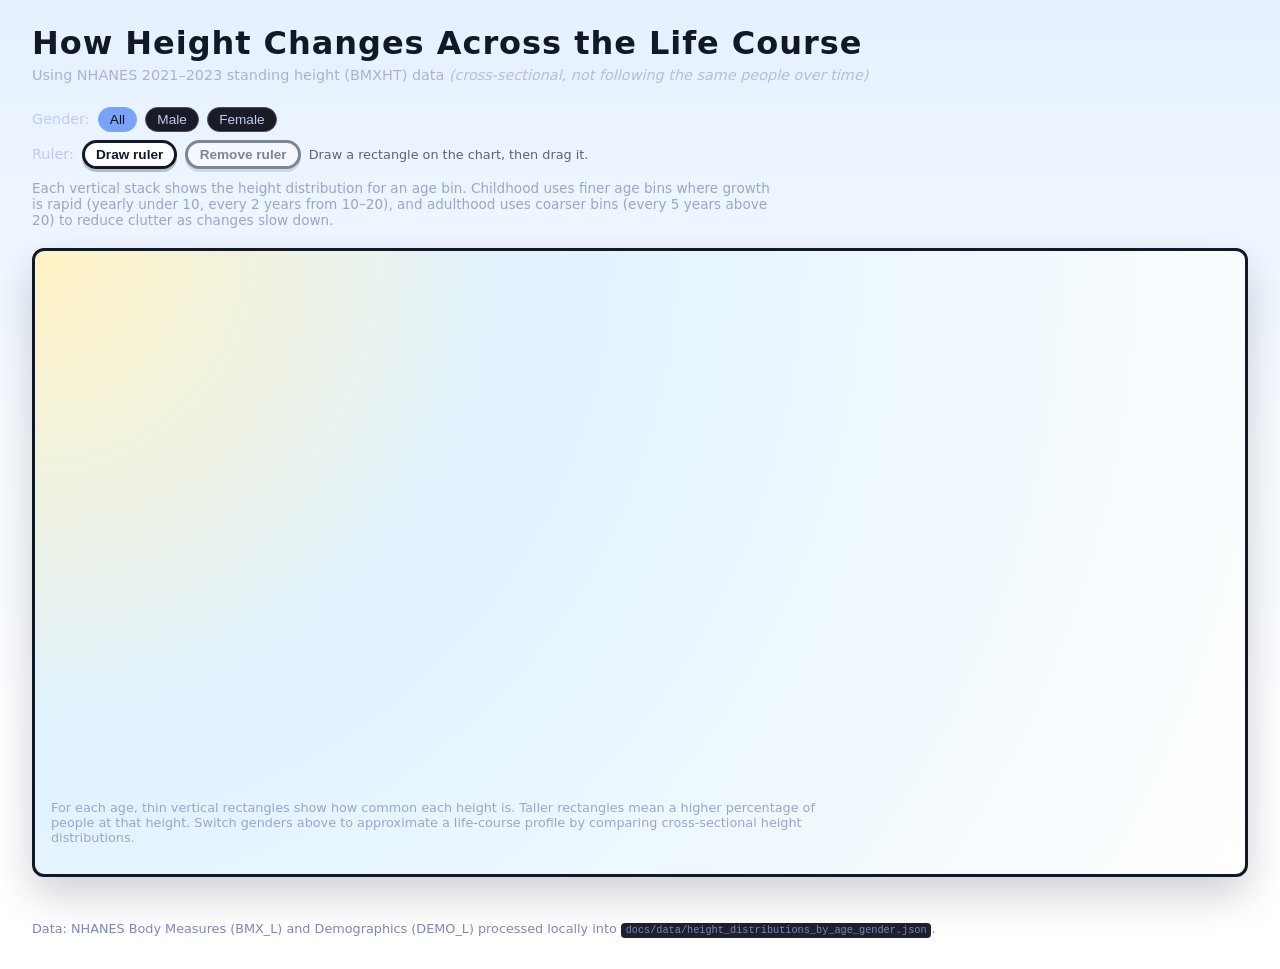
==== docs/index.html @ bff8cce3 "all data processed, gender diff, stack, ruler implemented" ====
<!DOCTYPE html>
<html lang="en">
<head>
  <meta charset="UTF-8" />
  <title>Height Across the Life Course</title>
  <link rel="stylesheet" href="style.css" />
  <script src="https://d3js.org/d3.v7.min.js"></script>
</head>
<body>
  <header>
    <h1>How Height Changes Across the Life Course</h1>
    <p class="subtitle">
      Using NHANES 2021–2023 standing height (BMXHT) data
      <span class="note">(cross-sectional, not following the same people over time)</span>
    </p>
  </header>

  <main>
    <section id="controls">
      <div class="control-group">
        <span class="control-label">Gender:</span>
        <button class="gender-toggle active" data-gender="All">All</button>
        <button class="gender-toggle" data-gender="Male">Male</button>
        <button class="gender-toggle" data-gender="Female">Female</button>
      </div>
      <div class="control-group">
        <span class="control-label">Ruler:</span>
        <button id="ruler-draw" class="tool-toggle" type="button">Draw ruler</button>
        <button id="ruler-remove" class="tool-toggle" type="button" disabled>Remove ruler</button>
        <span class="hint">Draw a rectangle on the chart, then drag it.</span>
      </div>
      <p class="explanation">
        Each vertical stack shows the height distribution for an age bin.
        Childhood uses finer age bins where growth is rapid (yearly under 10, every 2 years from 10–20),
        and adulthood uses coarser bins (every 5 years above 20) to reduce clutter as changes slow down.
      </p>
    </section>

    <section id="chart-container">
      <svg id="height-chart"></svg>
      <div id="chart-caption">
        <p>
          For each age, thin vertical rectangles show how common each height is.
          Taller rectangles mean a higher percentage of people at that height.
          Switch genders above to approximate a life-course profile
          by comparing cross-sectional height distributions.
        </p>
      </div>
    </section>
  </main>

  <footer>
    <p>
      Data: NHANES Body Measures (BMX_L) and Demographics (DEMO_L)
      processed locally into <code>docs/data/height_distributions_by_age_gender.json</code>.
    </p>
  </footer>

  <script src="main.js"></script>
</body>
</html>
---- docs/style.css ----
* {
  box-sizing: border-box;
}

body {
  margin: 0;
  font-family: ui-rounded, "Arial Rounded MT Bold", system-ui, -apple-system, BlinkMacSystemFont, "Segoe UI", sans-serif;
  background: linear-gradient(180deg, #e5f0ff 0%, #f7fbff 45%, #ffffff 100%);
  color: #111827;
}

header {
  padding: 1.5rem 2rem 0.75rem;
}

h1 {
  margin: 0 0 0.3rem;
  font-weight: 650;
  letter-spacing: 0.03em;
}

.subtitle {
  margin: 0;
  color: #a9b1d6;
  font-size: 0.9rem;
}

.subtitle .note {
  font-style: italic;
  opacity: 0.8;
}

main {
  padding: 0 2rem 2rem;
}

#controls {
  display: flex;
  flex-direction: column;
  gap: 0.5rem;
  margin-top: 0.75rem;
}

.control-group {
  display: flex;
  align-items: center;
  gap: 0.5rem;
}

.control-label {
  font-size: 0.9rem;
  color: #c0caf5;
}

.hint {
  font-size: 0.8rem;
  color: #111827;
  opacity: 0.65;
}

.gender-toggle {
  border: 1px solid #444b6a;
  background: #1a1b26;
  color: #c0caf5;
  padding: 0.25rem 0.7rem;
  border-radius: 999px;
  cursor: pointer;
  font-size: 0.85rem;
  transition: background 0.15s ease, color 0.15s ease, border-color 0.15s ease;
}

.gender-toggle.active {
  background: #7aa2f7;
  border-color: #7aa2f7;
  color: #0b1020;
}

.gender-toggle:hover:not(.active) {
  border-color: #7aa2f7;
}

.tool-toggle {
  border: 3px solid #111827;
  background: #ffffff;
  color: #111827;
  padding: 0.25rem 0.7rem;
  border-radius: 999px;
  cursor: pointer;
  font-size: 0.85rem;
  font-weight: 800;
  box-shadow: 0 3px 0 rgba(17, 24, 39, 0.25);
}

.tool-toggle:disabled {
  opacity: 0.5;
  cursor: not-allowed;
}

.tool-toggle.active {
  background: #ffca3a;
}

.ruler-rect {
  fill: rgba(255, 202, 58, 0.25);
  stroke: #111827;
  stroke-width: 3px;
  rx: 10px;
  ry: 10px;
}

.ruler-label-bg {
  fill: rgba(255, 255, 255, 0.95);
  stroke: #111827;
  stroke-width: 2px;
  rx: 8px;
  ry: 8px;
}

.ruler-label {
  font-size: 12px;
  font-weight: 900;
  fill: #111827;
}

.ruler-close {
  cursor: pointer;
}

.ruler-close circle {
  fill: #ff595e;
  stroke: #111827;
  stroke-width: 2px;
}

.ruler-close text {
  font-size: 12px;
  font-weight: 900;
  fill: #111827;
  dominant-baseline: middle;
  text-anchor: middle;
}

.explanation {
  max-width: 750px;
  font-size: 0.85rem;
  color: #9aa5ce;
  margin: 0.2rem 0 0.5rem;
}

#chart-container {
  margin-top: 0.75rem;
  background: radial-gradient(circle at top left, #fff3c4 0, #e0f2fe 35%, #ffffff 100%);
  border-radius: 12px;
  padding: 0.75rem 1rem 1rem;
  box-shadow: 0 18px 40px rgba(2, 6, 23, 0.18);
  border: 3px solid #111827;
}

#height-chart {
  width: 100%;
  height: 520px;
}

#chart-caption {
  margin-top: 0.5rem;
  font-size: 0.8rem;
  color: #9aa5ce;
  max-width: 800px;
}

footer {
  padding: 0 2rem 1.25rem;
  font-size: 0.8rem;
  color: #7e88b5;
}

code {
  background: #1e2030;
  padding: 0.08rem 0.3rem;
  border-radius: 4px;
  font-size: 0.8em;
}

.axis path,
.axis line {
  stroke: #111827;
  stroke-width: 2px;
}

.axis text {
  fill: #111827;
  font-size: 0.8rem;
  font-weight: 700;
}

.y-axis text {
  fill: #111827;
  opacity: 0.75;
}

.rect-cell {
  shape-rendering: crispEdges;
  stroke: #111827;
  stroke-width: 1.25px;
  rx: 3px;
  ry: 3px;
}

.rect-cell:hover {
  filter: drop-shadow(0 6px 0 rgba(17, 24, 39, 0.25));
  stroke-width: 2px;
}

.tooltip {
  position: absolute;
  pointer-events: none;
  background: rgba(255, 255, 255, 0.98);
  color: #111827;
  padding: 0.35rem 0.55rem;
  border-radius: 6px;
  font-size: 0.75rem;
  border: 2px solid #111827;
  box-shadow: 0 12px 30px rgba(2, 6, 23, 0.18);
}
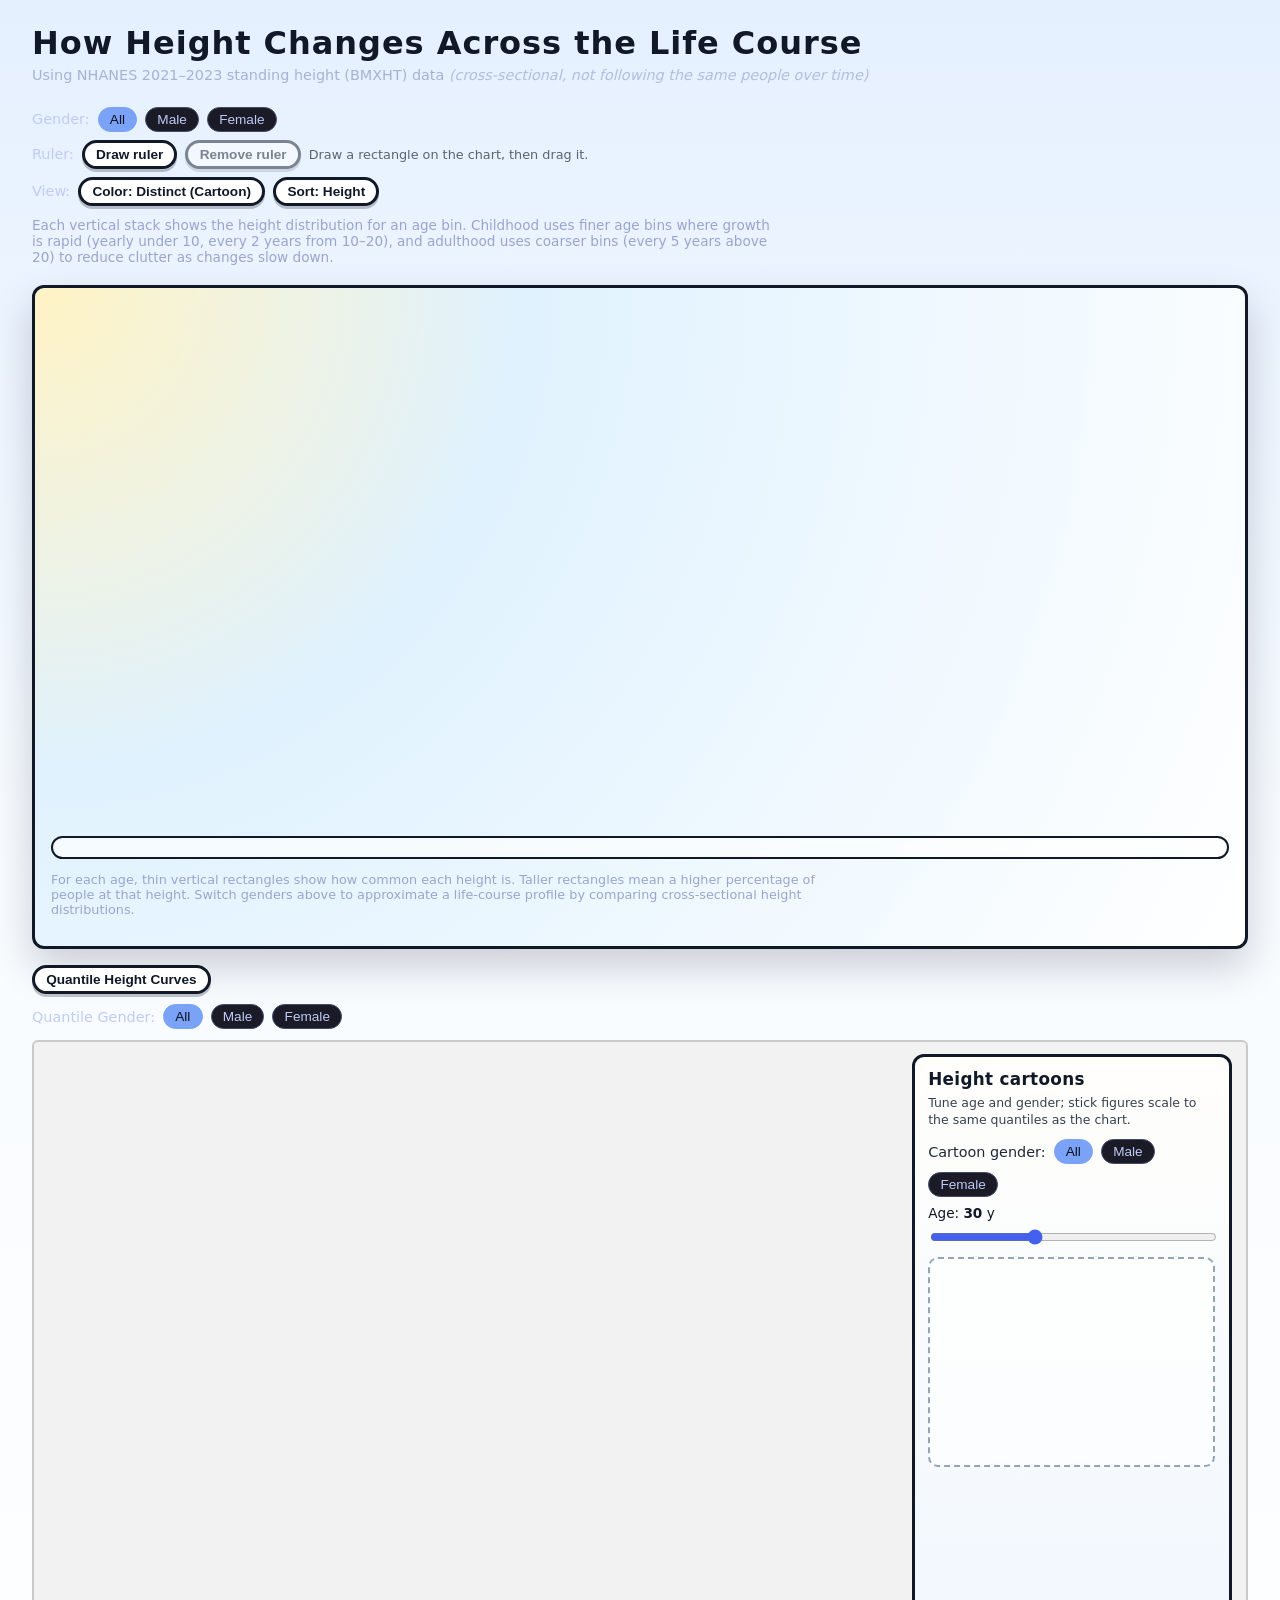
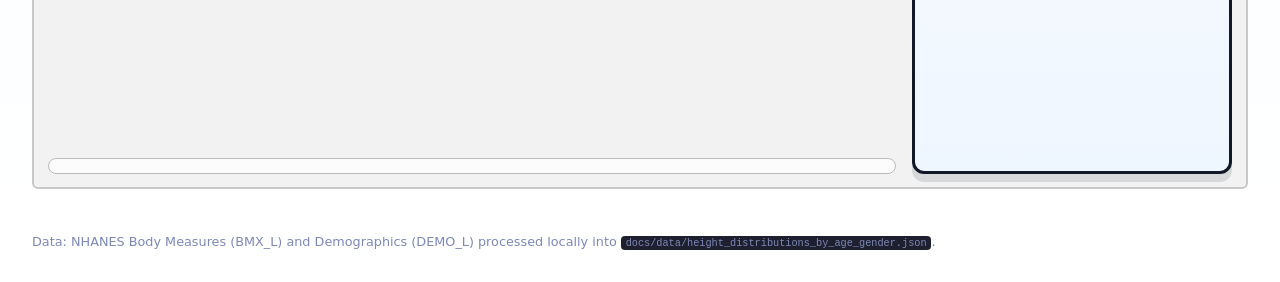
==== commit 66354c9f: "added side bar with height" ====
--- a/docs/index.html
+++ b/docs/index.html
@@ -1,61 +1,101 @@
-<!DOCTYPE html>
-<html lang="en">
-<head>
-  <meta charset="UTF-8" />
-  <title>Height Across the Life Course</title>
-  <link rel="stylesheet" href="style.css" />
-  <script src="https://d3js.org/d3.v7.min.js"></script>
-</head>
-<body>
-  <header>
-    <h1>How Height Changes Across the Life Course</h1>
-    <p class="subtitle">
-      Using NHANES 2021–2023 standing height (BMXHT) data
-      <span class="note">(cross-sectional, not following the same people over time)</span>
-    </p>
-  </header>
-
-  <main>
-    <section id="controls">
-      <div class="control-group">
-        <span class="control-label">Gender:</span>
-        <button class="gender-toggle active" data-gender="All">All</button>
-        <button class="gender-toggle" data-gender="Male">Male</button>
-        <button class="gender-toggle" data-gender="Female">Female</button>
-      </div>
-      <div class="control-group">
-        <span class="control-label">Ruler:</span>
-        <button id="ruler-draw" class="tool-toggle" type="button">Draw ruler</button>
-        <button id="ruler-remove" class="tool-toggle" type="button" disabled>Remove ruler</button>
-        <span class="hint">Draw a rectangle on the chart, then drag it.</span>
-      </div>
-      <p class="explanation">
-        Each vertical stack shows the height distribution for an age bin.
-        Childhood uses finer age bins where growth is rapid (yearly under 10, every 2 years from 10–20),
-        and adulthood uses coarser bins (every 5 years above 20) to reduce clutter as changes slow down.
-      </p>
-    </section>
-
-    <section id="chart-container">
-      <svg id="height-chart"></svg>
-      <div id="chart-caption">
-        <p>
-          For each age, thin vertical rectangles show how common each height is.
-          Taller rectangles mean a higher percentage of people at that height.
-          Switch genders above to approximate a life-course profile
-          by comparing cross-sectional height distributions.
-        </p>
-      </div>
-    </section>
-  </main>
-
-  <footer>
-    <p>
-      Data: NHANES Body Measures (BMX_L) and Demographics (DEMO_L)
-      processed locally into <code>docs/data/height_distributions_by_age_gender.json</code>.
-    </p>
-  </footer>
-
-  <script src="main.js"></script>
-</body>
-</html>
+<!DOCTYPE html>
+<html lang="en">
+<head>
+  <meta charset="UTF-8" />
+  <title>Height Across the Life Course</title>
+  <link rel="stylesheet" href="style.css" />
+  <script src="https://d3js.org/d3.v7.min.js"></script>
+</head>
+<body>
+  <header>
+    <h1>How Height Changes Across the Life Course</h1>
+    <p class="subtitle">
+      Using NHANES 2021–2023 standing height (BMXHT) data
+      <span class="note">(cross-sectional, not following the same people over time)</span>
+    </p>
+  </header>
+  <main>
+    <section id="controls">
+      <div class="control-group">
+        <span class="control-label">Gender:</span>
+        <button class="gender-toggle active" data-gender="All">All</button>
+        <button class="gender-toggle" data-gender="Male">Male</button>
+        <button class="gender-toggle" data-gender="Female">Female</button>
+      </div>
+      <div class="control-group">
+        <span class="control-label">Ruler:</span>
+        <button id="ruler-draw" class="tool-toggle" type="button">Draw ruler</button>
+        <button id="ruler-remove" class="tool-toggle" type="button" disabled>Remove ruler</button>
+        <span class="hint">Draw a rectangle on the chart, then drag it.</span>
+      </div>
+      <div class="control-group">
+        <span class="control-label">View:</span>
+        <button id="color-mode-toggle" class="tool-toggle" type="button">Color: Distinct (Cartoon)</button>
+        <button id="sort-mode-toggle" class="tool-toggle" type="button">Sort: Height</button>
+      </div>
+      <p class="explanation">
+        Each vertical stack shows the height distribution for an age bin.
+        Childhood uses finer age bins where growth is rapid (yearly under 10, every 2 years from 10–20),
+        and adulthood uses coarser bins (every 5 years above 20) to reduce clutter as changes slow down.
+      </p>
+    </section>
+
+    <section id="chart-container">
+      <svg id="height-chart"></svg>
+      <div id="height-legend" aria-label="Height color legend"></div>
+      <div id="chart-caption">
+        <p>
+          For each age, thin vertical rectangles show how common each height is.
+          Taller rectangles mean a higher percentage of people at that height.
+          Switch genders above to approximate a life-course profile
+          by comparing cross-sectional height distributions.
+        </p>
+      </div>
+    </section>
+
+    <section id="quantile-section">
+      <button id="quantile-view-button" class="tool-toggle" type="button">Quantile Height Curves</button>
+      <div class="control-group" id="quantile-controls">
+        <span class="control-label">Quantile Gender:</span>
+        <button class="gender-toggle quantile-gender-toggle active" data-quantile-gender="All">All</button>
+        <button class="gender-toggle quantile-gender-toggle" data-quantile-gender="Male">Male</button>
+        <button class="gender-toggle quantile-gender-toggle" data-quantile-gender="Female">Female</button>
+      </div>
+      <div id="quantile-chart-card">
+        <div id="quantile-layout">
+          <div id="quantile-chart-column">
+            <svg id="quantile-chart"></svg>
+            <svg id="quantile-context-chart"></svg>
+            <div id="quantile-chart-legend" class="quantile-legend-html" aria-label="Quantile line colors"></div>
+          </div>
+          <aside id="quantile-sidebar" aria-label="Cartoon height preview">
+            <h2 class="quantile-sidebar-title">Height cartoons</h2>
+            <p class="quantile-sidebar-hint">Tune age and gender; stick figures scale to the same quantiles as the chart.</p>
+            <div class="control-group cartoon-controls">
+              <span class="control-label cartoon-label">Cartoon gender:</span>
+              <button type="button" class="gender-toggle cartoon-gender-toggle active" data-cartoon-gender="All">All</button>
+              <button type="button" class="gender-toggle cartoon-gender-toggle" data-cartoon-gender="Male">Male</button>
+              <button type="button" class="gender-toggle cartoon-gender-toggle" data-cartoon-gender="Female">Female</button>
+            </div>
+            <div class="cartoon-age-row">
+              <label class="cartoon-age-label" for="cartoon-age">Age: <strong id="cartoon-age-value">30</strong> y</label>
+              <input id="cartoon-age" type="range" min="2" max="80" value="30" />
+            </div>
+            <div id="cartoon-stage" class="cartoon-stage"></div>
+            <p id="cartoon-caption" class="cartoon-caption"></p>
+          </aside>
+        </div>
+      </div>
+    </section>
+  </main>
+
+  <footer>
+    <p>
+      Data: NHANES Body Measures (BMX_L) and Demographics (DEMO_L)
+      processed locally into <code>docs/data/height_distributions_by_age_gender.json</code>.
+    </p>
+  </footer>
+
+  <script src="main.js"></script>
+</body>
+</html>
--- a/docs/style.css
+++ b/docs/style.css
@@ -1,224 +1,492 @@
-* {
-  box-sizing: border-box;
-}
-
-body {
-  margin: 0;
-  font-family: ui-rounded, "Arial Rounded MT Bold", system-ui, -apple-system, BlinkMacSystemFont, "Segoe UI", sans-serif;
-  background: linear-gradient(180deg, #e5f0ff 0%, #f7fbff 45%, #ffffff 100%);
-  color: #111827;
-}
-
-header {
-  padding: 1.5rem 2rem 0.75rem;
-}
-
-h1 {
-  margin: 0 0 0.3rem;
-  font-weight: 650;
-  letter-spacing: 0.03em;
-}
-
-.subtitle {
-  margin: 0;
-  color: #a9b1d6;
-  font-size: 0.9rem;
-}
-
-.subtitle .note {
-  font-style: italic;
-  opacity: 0.8;
-}
-
-main {
-  padding: 0 2rem 2rem;
-}
-
-#controls {
-  display: flex;
-  flex-direction: column;
-  gap: 0.5rem;
-  margin-top: 0.75rem;
-}
-
-.control-group {
-  display: flex;
-  align-items: center;
-  gap: 0.5rem;
-}
-
-.control-label {
-  font-size: 0.9rem;
-  color: #c0caf5;
-}
-
-.hint {
-  font-size: 0.8rem;
-  color: #111827;
-  opacity: 0.65;
-}
-
-.gender-toggle {
-  border: 1px solid #444b6a;
-  background: #1a1b26;
-  color: #c0caf5;
-  padding: 0.25rem 0.7rem;
-  border-radius: 999px;
-  cursor: pointer;
-  font-size: 0.85rem;
-  transition: background 0.15s ease, color 0.15s ease, border-color 0.15s ease;
-}
-
-.gender-toggle.active {
-  background: #7aa2f7;
-  border-color: #7aa2f7;
-  color: #0b1020;
-}
-
-.gender-toggle:hover:not(.active) {
-  border-color: #7aa2f7;
-}
-
-.tool-toggle {
-  border: 3px solid #111827;
-  background: #ffffff;
-  color: #111827;
-  padding: 0.25rem 0.7rem;
-  border-radius: 999px;
-  cursor: pointer;
-  font-size: 0.85rem;
-  font-weight: 800;
-  box-shadow: 0 3px 0 rgba(17, 24, 39, 0.25);
-}
-
-.tool-toggle:disabled {
-  opacity: 0.5;
-  cursor: not-allowed;
-}
-
-.tool-toggle.active {
-  background: #ffca3a;
-}
-
-.ruler-rect {
-  fill: rgba(255, 202, 58, 0.25);
-  stroke: #111827;
-  stroke-width: 3px;
-  rx: 10px;
-  ry: 10px;
-}
-
-.ruler-label-bg {
-  fill: rgba(255, 255, 255, 0.95);
-  stroke: #111827;
-  stroke-width: 2px;
-  rx: 8px;
-  ry: 8px;
-}
-
-.ruler-label {
-  font-size: 12px;
-  font-weight: 900;
-  fill: #111827;
-}
-
-.ruler-close {
-  cursor: pointer;
-}
-
-.ruler-close circle {
-  fill: #ff595e;
-  stroke: #111827;
-  stroke-width: 2px;
-}
-
-.ruler-close text {
-  font-size: 12px;
-  font-weight: 900;
-  fill: #111827;
-  dominant-baseline: middle;
-  text-anchor: middle;
-}
-
-.explanation {
-  max-width: 750px;
-  font-size: 0.85rem;
-  color: #9aa5ce;
-  margin: 0.2rem 0 0.5rem;
-}
-
-#chart-container {
-  margin-top: 0.75rem;
-  background: radial-gradient(circle at top left, #fff3c4 0, #e0f2fe 35%, #ffffff 100%);
-  border-radius: 12px;
-  padding: 0.75rem 1rem 1rem;
-  box-shadow: 0 18px 40px rgba(2, 6, 23, 0.18);
-  border: 3px solid #111827;
-}
-
-#height-chart {
-  width: 100%;
-  height: 520px;
-}
-
-#chart-caption {
-  margin-top: 0.5rem;
-  font-size: 0.8rem;
-  color: #9aa5ce;
-  max-width: 800px;
-}
-
-footer {
-  padding: 0 2rem 1.25rem;
-  font-size: 0.8rem;
-  color: #7e88b5;
-}
-
-code {
-  background: #1e2030;
-  padding: 0.08rem 0.3rem;
-  border-radius: 4px;
-  font-size: 0.8em;
-}
-
-.axis path,
-.axis line {
-  stroke: #111827;
-  stroke-width: 2px;
-}
-
-.axis text {
-  fill: #111827;
-  font-size: 0.8rem;
-  font-weight: 700;
-}
-
-.y-axis text {
-  fill: #111827;
-  opacity: 0.75;
-}
-
-.rect-cell {
-  shape-rendering: crispEdges;
-  stroke: #111827;
-  stroke-width: 1.25px;
-  rx: 3px;
-  ry: 3px;
-}
-
-.rect-cell:hover {
-  filter: drop-shadow(0 6px 0 rgba(17, 24, 39, 0.25));
-  stroke-width: 2px;
-}
-
-.tooltip {
-  position: absolute;
-  pointer-events: none;
-  background: rgba(255, 255, 255, 0.98);
-  color: #111827;
-  padding: 0.35rem 0.55rem;
-  border-radius: 6px;
-  font-size: 0.75rem;
-  border: 2px solid #111827;
-  box-shadow: 0 12px 30px rgba(2, 6, 23, 0.18);
-}
+* {
+  box-sizing: border-box;
+}
+
+body {
+  margin: 0;
+  font-family: ui-rounded, "Arial Rounded MT Bold", system-ui, -apple-system, BlinkMacSystemFont, "Segoe UI", sans-serif;
+  background: linear-gradient(180deg, #e5f0ff 0%, #f7fbff 45%, #ffffff 100%);
+  color: #111827;
+}
+
+header {
+  padding: 1.5rem 2rem 0.75rem;
+}
+
+h1 {
+  margin: 0 0 0.3rem;
+  font-weight: 650;
+  letter-spacing: 0.03em;
+}
+
+.subtitle {
+  margin: 0;
+  color: #a9b1d6;
+  font-size: 0.9rem;
+}
+
+.subtitle .note {
+  font-style: italic;
+  opacity: 0.8;
+}
+
+main {
+  padding: 0 2rem 2rem;
+}
+
+#controls {
+  display: flex;
+  flex-direction: column;
+  gap: 0.5rem;
+  margin-top: 0.75rem;
+}
+
+.control-group {
+  display: flex;
+  align-items: center;
+  gap: 0.5rem;
+}
+
+.control-label {
+  font-size: 0.9rem;
+  color: #c0caf5;
+}
+
+.hint {
+  font-size: 0.8rem;
+  color: #111827;
+  opacity: 0.65;
+}
+
+.gender-toggle {
+  border: 1px solid #444b6a;
+  background: #1a1b26;
+  color: #c0caf5;
+  padding: 0.25rem 0.7rem;
+  border-radius: 999px;
+  cursor: pointer;
+  font-size: 0.85rem;
+  transition: background 0.15s ease, color 0.15s ease, border-color 0.15s ease;
+}
+
+.gender-toggle.active {
+  background: #7aa2f7;
+  border-color: #7aa2f7;
+  color: #0b1020;
+}
+
+.gender-toggle:hover:not(.active) {
+  border-color: #7aa2f7;
+}
+
+.tool-toggle {
+  border: 3px solid #111827;
+  background: #ffffff;
+  color: #111827;
+  padding: 0.25rem 0.7rem;
+  border-radius: 999px;
+  cursor: pointer;
+  font-size: 0.85rem;
+  font-weight: 800;
+  box-shadow: 0 3px 0 rgba(17, 24, 39, 0.25);
+}
+
+.tool-toggle:disabled {
+  opacity: 0.5;
+  cursor: not-allowed;
+}
+
+.tool-toggle.active {
+  background: #ffca3a;
+}
+
+.ruler-rect {
+  fill: rgba(255, 202, 58, 0.25);
+  stroke: #111827;
+  stroke-width: 3px;
+  rx: 10px;
+  ry: 10px;
+}
+
+.ruler-label-bg {
+  fill: rgba(255, 255, 255, 0.95);
+  stroke: #111827;
+  stroke-width: 2px;
+  rx: 8px;
+  ry: 8px;
+}
+
+.ruler-label {
+  font-size: 12px;
+  font-weight: 900;
+  fill: #111827;
+}
+
+.ruler-close {
+  cursor: pointer;
+}
+
+.ruler-close circle {
+  fill: #ff595e;
+  stroke: #111827;
+  stroke-width: 2px;
+}
+
+.ruler-close text {
+  font-size: 12px;
+  font-weight: 900;
+  fill: #111827;
+  dominant-baseline: middle;
+  text-anchor: middle;
+}
+
+.explanation {
+  max-width: 750px;
+  font-size: 0.85rem;
+  color: #9aa5ce;
+  margin: 0.2rem 0 0.5rem;
+}
+
+#chart-container {
+  margin-top: 0.75rem;
+  background: radial-gradient(circle at top left, #fff3c4 0, #e0f2fe 35%, #ffffff 100%);
+  border-radius: 12px;
+  padding: 0.75rem 1rem 1rem;
+  box-shadow: 0 18px 40px rgba(2, 6, 23, 0.18);
+  border: 3px solid #111827;
+}
+
+#quantile-section {
+  margin-top: 1rem;
+  display: flex;
+  flex-direction: column;
+  gap: 0.65rem;
+}
+
+#quantile-view-button {
+  width: fit-content;
+}
+
+#quantile-chart-card {
+  background: #f2f2f2;
+  border: 2px solid #c9c9c9;
+  border-radius: 6px;
+  padding: 0.8rem 0.9rem;
+}
+
+#quantile-layout {
+  display: flex;
+  flex-direction: row;
+  align-items: stretch;
+  gap: 1rem;
+}
+
+#quantile-chart-column {
+  flex: 1 1 58%;
+  min-width: 0;
+  display: flex;
+  flex-direction: column;
+}
+
+#quantile-sidebar {
+  flex: 0 0 min(320px, 38%);
+  max-width: 380px;
+  background: linear-gradient(180deg, #fffefb 0%, #eef6ff 100%);
+  border: 3px solid #111827;
+  border-radius: 12px;
+  padding: 0.75rem 0.85rem 1rem;
+  box-shadow: 0 8px 0 rgba(17, 24, 39, 0.12);
+}
+
+.quantile-sidebar-title {
+  margin: 0 0 0.35rem;
+  font-size: 1.05rem;
+  font-weight: 800;
+  letter-spacing: 0.02em;
+}
+
+.quantile-sidebar-hint {
+  margin: 0 0 0.65rem;
+  font-size: 0.78rem;
+  color: #374151;
+  line-height: 1.35;
+}
+
+#quantile-sidebar .control-label.cartoon-label {
+  color: #1f2937;
+}
+
+.cartoon-controls {
+  flex-wrap: wrap;
+  margin-bottom: 0.5rem;
+}
+
+.cartoon-age-row {
+  display: flex;
+  flex-direction: column;
+  gap: 0.35rem;
+  margin-bottom: 0.65rem;
+}
+
+.cartoon-age-label {
+  font-size: 0.85rem;
+  color: #111827;
+}
+
+#cartoon-age {
+  width: 100%;
+  accent-color: #4361ee;
+  cursor: pointer;
+}
+
+.cartoon-stage {
+  display: flex;
+  flex-direction: row;
+  align-items: flex-end;
+  justify-content: center;
+  flex-wrap: wrap;
+  gap: 2px 4px;
+  min-height: 210px;
+  padding: 0.5rem 0.25rem;
+  background: rgba(255, 255, 255, 0.65);
+  border-radius: 10px;
+  border: 2px dashed #94a3b8;
+}
+
+.cartoon-stage--male .cartoon-head {
+  filter: saturate(1.15) hue-rotate(-8deg);
+}
+
+.cartoon-stage--female .cartoon-head {
+  filter: saturate(1.1) hue-rotate(12deg);
+}
+
+.cartoon-stage--all .cartoon-head {
+  filter: saturate(1.05);
+}
+
+.cartoon-figure-wrap {
+  display: flex;
+  flex-direction: column;
+  align-items: center;
+  width: calc(11% - 4px);
+  min-width: 26px;
+  max-width: 44px;
+}
+
+.cartoon-figure-label {
+  font-size: 0.58rem;
+  font-weight: 900;
+  color: #111827;
+  line-height: 1;
+  margin-bottom: 2px;
+}
+
+.cartoon-figure {
+  width: 100%;
+  display: flex;
+  align-items: flex-end;
+  justify-content: center;
+  transition: height 0.45s cubic-bezier(0.33, 1, 0.68, 1);
+}
+
+.cartoon-figure-svg {
+  width: 100%;
+  height: 100%;
+  overflow: visible;
+  animation: cartoon-sway 2.8s ease-in-out infinite;
+  animation-delay: var(--sway-delay, 0s);
+  transform-origin: 50% 100%;
+}
+
+@keyframes cartoon-sway {
+  0%,
+  100% {
+    transform: rotate(-2deg) translateY(0);
+  }
+  50% {
+    transform: rotate(2deg) translateY(-2px);
+  }
+}
+
+.cartoon-cm {
+  font-size: 0.55rem;
+  font-weight: 800;
+  color: #334155;
+  margin-top: 2px;
+}
+
+.cartoon-caption {
+  margin: 0.5rem 0 0;
+  font-size: 0.72rem;
+  color: #475569;
+  line-height: 1.4;
+}
+
+.cartoon-empty {
+  margin: 0;
+  font-size: 0.8rem;
+  color: #64748b;
+}
+
+.quantile-legend-html {
+  display: flex;
+  flex-wrap: wrap;
+  gap: 6px 10px;
+  margin-top: 0.5rem;
+  padding: 0.45rem 0.5rem;
+  background: rgba(255, 255, 255, 0.75);
+  border-radius: 8px;
+  border: 1px solid #bbb;
+  font-size: 0.72rem;
+  font-weight: 800;
+}
+
+.quantile-legend-item {
+  display: inline-flex;
+  align-items: center;
+  gap: 6px;
+  white-space: nowrap;
+}
+
+.quantile-legend-swatch {
+  width: 16px;
+  height: 8px;
+  border-radius: 2px;
+  border: 1px solid #111827;
+}
+
+@media (max-width: 960px) {
+  #quantile-layout {
+    flex-direction: column;
+  }
+
+  #quantile-sidebar {
+    flex: 1 1 auto;
+    max-width: none;
+  }
+
+  .cartoon-figure-wrap {
+    width: calc(20% - 4px);
+  }
+}
+
+#quantile-chart {
+  width: 100%;
+  height: 560px;
+}
+
+#quantile-context-chart {
+  width: 100%;
+  height: 130px;
+  margin-top: 0.35rem;
+}
+
+#height-chart {
+  width: 100%;
+  height: 520px;
+}
+
+#chart-caption {
+  margin-top: 0.5rem;
+  font-size: 0.8rem;
+  color: #9aa5ce;
+  max-width: 800px;
+}
+
+#height-legend {
+  margin-top: 0.75rem;
+  padding: 0.6rem 0.7rem;
+  border-radius: 12px;
+  border: 2px solid #111827;
+  background: rgba(255, 255, 255, 0.65);
+  display: flex;
+  flex-wrap: wrap;
+  gap: 8px 12px;
+  max-height: 160px;
+  overflow: auto;
+}
+
+.legend-item {
+  display: flex;
+  align-items: center;
+  gap: 8px;
+  font-size: 12px;
+  font-weight: 900;
+  white-space: nowrap;
+}
+
+.legend-swatch {
+  width: 18px;
+  height: 12px;
+  border: 2px solid #111827;
+  border-radius: 4px;
+}
+
+.legend-label {
+  color: #111827;
+}
+
+footer {
+  padding: 0 2rem 1.25rem;
+  font-size: 0.8rem;
+  color: #7e88b5;
+}
+
+code {
+  background: #1e2030;
+  padding: 0.08rem 0.3rem;
+  border-radius: 4px;
+  font-size: 0.8em;
+}
+
+.axis path,
+.axis line {
+  stroke: #111827;
+  stroke-width: 2px;
+}
+
+.axis text {
+  fill: #111827;
+  font-size: 0.8rem;
+  font-weight: 700;
+}
+
+.y-axis text {
+  fill: #111827;
+  opacity: 0.75;
+}
+
+.rect-cell {
+  shape-rendering: crispEdges;
+  stroke: #111827;
+  stroke-width: 1.25px;
+  rx: 3px;
+  ry: 3px;
+}
+
+.rect-cell:hover {
+  filter: drop-shadow(0 6px 0 rgba(17, 24, 39, 0.25));
+  stroke-width: 2px;
+}
+
+.tooltip {
+  position: absolute;
+  pointer-events: none;
+  background: rgba(255, 255, 255, 0.98);
+  color: #111827;
+  padding: 0.35rem 0.55rem;
+  border-radius: 6px;
+  font-size: 0.75rem;
+  border: 2px solid #111827;
+  box-shadow: 0 12px 30px rgba(2, 6, 23, 0.18);
+}
+
+.quantile-tooltip {
+  z-index: 50;
+  font-weight: 700;
+}
+
+.quantile-tooltip strong {
+  font-size: 0.85rem;
+}
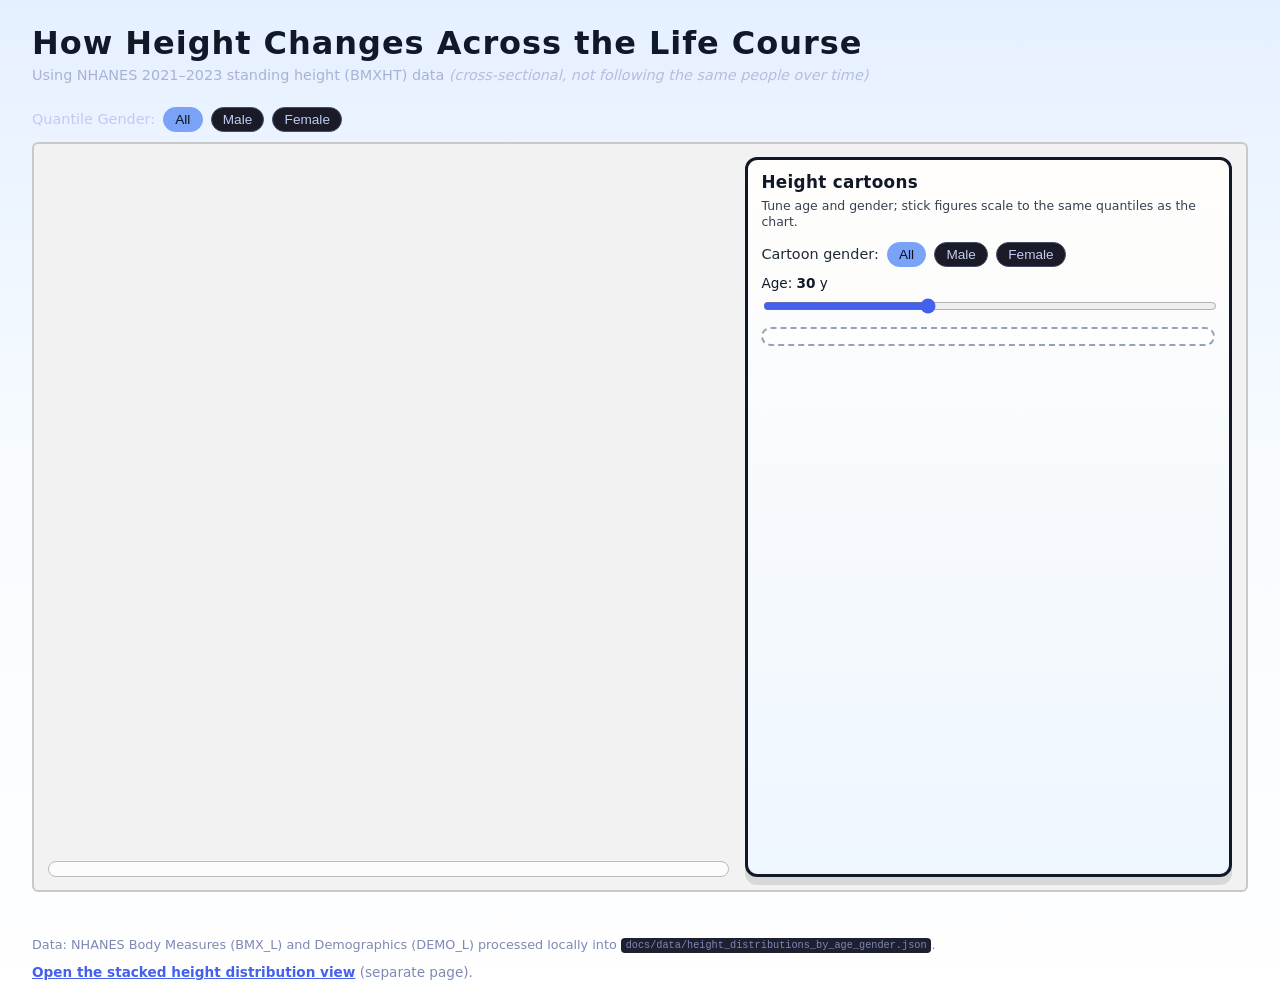
==== commit 1c79de66: "littel figure can change height" ====
--- a/docs/index.html
+++ b/docs/index.html
@@ -15,46 +15,7 @@
     </p>
   </header>
   <main>
-    <section id="controls">
-      <div class="control-group">
-        <span class="control-label">Gender:</span>
-        <button class="gender-toggle active" data-gender="All">All</button>
-        <button class="gender-toggle" data-gender="Male">Male</button>
-        <button class="gender-toggle" data-gender="Female">Female</button>
-      </div>
-      <div class="control-group">
-        <span class="control-label">Ruler:</span>
-        <button id="ruler-draw" class="tool-toggle" type="button">Draw ruler</button>
-        <button id="ruler-remove" class="tool-toggle" type="button" disabled>Remove ruler</button>
-        <span class="hint">Draw a rectangle on the chart, then drag it.</span>
-      </div>
-      <div class="control-group">
-        <span class="control-label">View:</span>
-        <button id="color-mode-toggle" class="tool-toggle" type="button">Color: Distinct (Cartoon)</button>
-        <button id="sort-mode-toggle" class="tool-toggle" type="button">Sort: Height</button>
-      </div>
-      <p class="explanation">
-        Each vertical stack shows the height distribution for an age bin.
-        Childhood uses finer age bins where growth is rapid (yearly under 10, every 2 years from 10–20),
-        and adulthood uses coarser bins (every 5 years above 20) to reduce clutter as changes slow down.
-      </p>
-    </section>
-
-    <section id="chart-container">
-      <svg id="height-chart"></svg>
-      <div id="height-legend" aria-label="Height color legend"></div>
-      <div id="chart-caption">
-        <p>
-          For each age, thin vertical rectangles show how common each height is.
-          Taller rectangles mean a higher percentage of people at that height.
-          Switch genders above to approximate a life-course profile
-          by comparing cross-sectional height distributions.
-        </p>
-      </div>
-    </section>
-
     <section id="quantile-section">
-      <button id="quantile-view-button" class="tool-toggle" type="button">Quantile Height Curves</button>
       <div class="control-group" id="quantile-controls">
         <span class="control-label">Quantile Gender:</span>
         <button class="gender-toggle quantile-gender-toggle active" data-quantile-gender="All">All</button>
@@ -94,6 +55,9 @@
       Data: NHANES Body Measures (BMX_L) and Demographics (DEMO_L)
       processed locally into <code>docs/data/height_distributions_by_age_gender.json</code>.
     </p>
+    <p class="footer-extra">
+      <a href="stack.html">Open the stacked height distribution view</a> (separate page).
+    </p>
   </footer>
 
   <script src="main.js"></script>
--- a/docs/style.css
+++ b/docs/style.css
@@ -34,7 +34,8 @@
   padding: 0 2rem 2rem;
 }
 
-#controls {
+#controls,
+#stack-controls {
   display: flex;
   flex-direction: column;
   gap: 0.5rem;
@@ -157,10 +158,20 @@
 }
 
 #quantile-section {
-  margin-top: 1rem;
+  margin-top: 0.75rem;
   display: flex;
   flex-direction: column;
   gap: 0.65rem;
+}
+
+.footer-extra {
+  margin: 0.35rem 0 0;
+  font-size: 0.85rem;
+}
+
+.footer-extra a {
+  color: #4361ee;
+  font-weight: 700;
 }
 
 #quantile-view-button {
@@ -181,16 +192,18 @@
   gap: 1rem;
 }
 
+/* Line chart (focus + context) : sidebar = 3 : 2 */
 #quantile-chart-column {
-  flex: 1 1 58%;
+  flex: 3 1 0;
   min-width: 0;
   display: flex;
   flex-direction: column;
 }
 
 #quantile-sidebar {
-  flex: 0 0 min(320px, 38%);
-  max-width: 380px;
+  flex: 2 1 0;
+  min-width: 220px;
+  max-width: none;
   background: linear-gradient(180deg, #fffefb 0%, #eef6ff 100%);
   border: 3px solid #111827;
   border-radius: 12px;
@@ -240,19 +253,95 @@
 }
 
 .cartoon-stage {
-  display: flex;
-  flex-direction: row;
-  align-items: flex-end;
-  justify-content: center;
-  flex-wrap: wrap;
-  gap: 2px 4px;
-  min-height: 210px;
-  padding: 0.5rem 0.25rem;
+  padding: 0.45rem 0.35rem 0.5rem;
   background: rgba(255, 255, 255, 0.65);
   border-radius: 10px;
   border: 2px dashed #94a3b8;
 }
 
+.cartoon-measure {
+  width: 100%;
+}
+
+.cartoon-label-row,
+.cartoon-cm-row {
+  display: grid;
+  grid-template-columns: 48px repeat(9, minmax(0, 1fr));
+  gap: 0 2px;
+  align-items: center;
+}
+
+.cartoon-label-row {
+  margin-bottom: 0.25rem;
+}
+
+.cartoon-label-ruler-gap,
+.cartoon-cm-ruler-gap {
+  min-width: 0;
+}
+
+.cartoon-cm-row {
+  margin-top: 0.35rem;
+}
+
+.cartoon-chart-wrap {
+  position: relative;
+  width: 100%;
+  border-radius: 8px;
+  overflow: hidden;
+  background: linear-gradient(180deg, #f8fafc 0%, #eef2f7 100%);
+}
+
+.cartoon-measure-svg {
+  position: absolute;
+  left: 0;
+  top: 0;
+  width: 100%;
+  height: 100%;
+  display: block;
+  z-index: 0;
+}
+
+.cartoon-ruler-tick-label {
+  font-size: 9px;
+  font-family: ui-monospace, "Cascadia Mono", Consolas, monospace;
+  font-weight: 700;
+  fill: #0f172a;
+}
+
+.cartoon-ruler-title {
+  font-size: 9px;
+  font-weight: 800;
+  fill: #64748b;
+}
+
+.cartoon-figure-overlay {
+  position: absolute;
+  left: 0;
+  top: 0;
+  right: 0;
+  bottom: 0;
+  z-index: 1;
+  display: grid;
+  grid-template-columns: 48px repeat(9, minmax(0, 1fr));
+  gap: 0 2px;
+  align-items: end;
+  pointer-events: none;
+}
+
+.cartoon-overlay-ruler-cell {
+  min-width: 0;
+}
+
+.cartoon-figure-slot {
+  display: flex;
+  justify-content: center;
+  align-items: flex-end;
+  min-width: 0;
+  min-height: 0;
+  pointer-events: auto;
+}
+
 .cartoon-stage--male .cartoon-head {
   filter: saturate(1.15) hue-rotate(-8deg);
 }
@@ -263,15 +352,6 @@
 
 .cartoon-stage--all .cartoon-head {
   filter: saturate(1.05);
-}
-
-.cartoon-figure-wrap {
-  display: flex;
-  flex-direction: column;
-  align-items: center;
-  width: calc(11% - 4px);
-  min-width: 26px;
-  max-width: 44px;
 }
 
 .cartoon-figure-label {
@@ -279,20 +359,25 @@
   font-weight: 900;
   color: #111827;
   line-height: 1;
-  margin-bottom: 2px;
+  text-align: center;
 }
 
 .cartoon-figure {
   width: 100%;
+  margin: 0 auto;
   display: flex;
   align-items: flex-end;
   justify-content: center;
   transition: height 0.45s cubic-bezier(0.33, 1, 0.68, 1);
 }
 
+/* Fills slot so stature maps 1:1 to ruler; head stays on the horizontal guide (no vertical bob). */
 .cartoon-figure-svg {
   width: 100%;
   height: 100%;
+  display: block;
+  flex: 1 1 auto;
+  min-height: 0;
   overflow: visible;
   animation: cartoon-sway 2.8s ease-in-out infinite;
   animation-delay: var(--sway-delay, 0s);
@@ -302,18 +387,19 @@
 @keyframes cartoon-sway {
   0%,
   100% {
-    transform: rotate(-2deg) translateY(0);
+    transform: rotate(-1deg);
   }
   50% {
-    transform: rotate(2deg) translateY(-2px);
+    transform: rotate(1deg);
   }
 }
 
 .cartoon-cm {
-  font-size: 0.55rem;
+  font-size: 0.52rem;
   font-weight: 800;
   color: #334155;
-  margin-top: 2px;
+  text-align: center;
+  min-width: 0;
 }
 
 .cartoon-caption {
@@ -361,13 +447,10 @@
     flex-direction: column;
   }
 
+  #quantile-chart-column,
   #quantile-sidebar {
     flex: 1 1 auto;
-    max-width: none;
-  }
-
-  .cartoon-figure-wrap {
-    width: calc(20% - 4px);
+    min-width: 0;
   }
 }
 
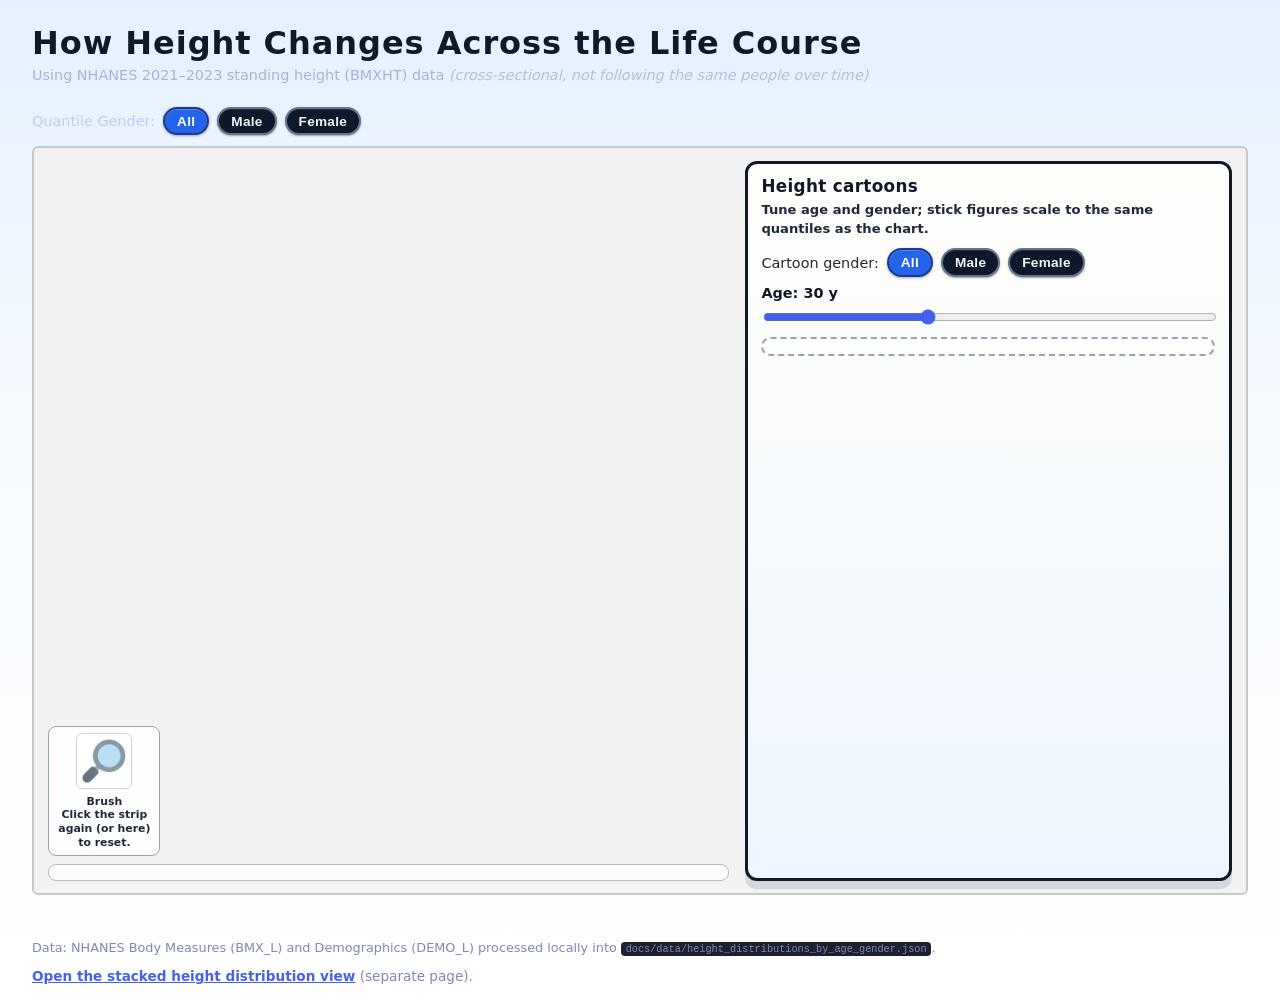
==== commit bd048101: "fixed labels and linking line chart to little human figure" ====
--- a/docs/index.html
+++ b/docs/index.html
@@ -26,7 +26,20 @@
         <div id="quantile-layout">
           <div id="quantile-chart-column">
             <svg id="quantile-chart"></svg>
-            <svg id="quantile-context-chart"></svg>
+            <div class="quantile-context-wrap">
+              <div class="quantile-brush-label">
+                <img
+                  class="quantile-brush-label-img"
+                  src="OIP.webp"
+                  width="56"
+                  height="56"
+                  alt=""
+                  decoding="async"
+                />
+                <span class="quantile-brush-label-text">Brush<br />Click the strip again (or here) to reset.</span>
+              </div>
+              <svg id="quantile-context-chart" aria-label="Age brush for the chart above"></svg>
+            </div>
             <div id="quantile-chart-legend" class="quantile-legend-html" aria-label="Quantile line colors"></div>
           </div>
           <aside id="quantile-sidebar" aria-label="Cartoon height preview">
--- a/docs/style.css
+++ b/docs/style.css
@@ -60,24 +60,33 @@
 }
 
 .gender-toggle {
-  border: 1px solid #444b6a;
-  background: #1a1b26;
-  color: #c0caf5;
-  padding: 0.25rem 0.7rem;
+  border: 2px solid #64748b;
+  background: #0f172a;
+  color: #f1f5f9;
+  padding: 0.3rem 0.75rem;
   border-radius: 999px;
   cursor: pointer;
   font-size: 0.85rem;
-  transition: background 0.15s ease, color 0.15s ease, border-color 0.15s ease;
+  font-weight: 800;
+  letter-spacing: 0.02em;
+  box-shadow:
+    0 1px 2px rgba(0, 0, 0, 0.35),
+    inset 0 1px 0 rgba(255, 255, 255, 0.07);
+  transition: background 0.15s ease, color 0.15s ease, border-color 0.15s ease, box-shadow 0.15s ease;
 }
 
 .gender-toggle.active {
-  background: #7aa2f7;
-  border-color: #7aa2f7;
-  color: #0b1020;
+  background: #2563eb;
+  border: 2px solid #1e3a8a;
+  color: #ffffff;
+  box-shadow:
+    0 1px 3px rgba(0, 0, 0, 0.32),
+    inset 0 1px 0 rgba(255, 255, 255, 0.22);
 }
 
 .gender-toggle:hover:not(.active) {
-  border-color: #7aa2f7;
+  border-color: #94a3b8;
+  color: #ffffff;
 }
 
 .tool-toggle {
@@ -220,9 +229,10 @@
 
 .quantile-sidebar-hint {
   margin: 0 0 0.65rem;
-  font-size: 0.78rem;
-  color: #374151;
-  line-height: 1.35;
+  font-size: 0.82rem;
+  font-weight: 600;
+  color: #1e293b;
+  line-height: 1.4;
 }
 
 #quantile-sidebar .control-label.cartoon-label {
@@ -242,8 +252,9 @@
 }
 
 .cartoon-age-label {
-  font-size: 0.85rem;
-  color: #111827;
+  font-size: 0.9rem;
+  font-weight: 700;
+  color: #0f172a;
 }
 
 #cartoon-age {
@@ -266,7 +277,7 @@
 .cartoon-label-row,
 .cartoon-cm-row {
   display: grid;
-  grid-template-columns: 48px repeat(9, minmax(0, 1fr));
+  grid-template-columns: 56px repeat(9, minmax(0, 1fr));
   gap: 0 2px;
   align-items: center;
 }
@@ -303,16 +314,20 @@
 }
 
 .cartoon-ruler-tick-label {
-  font-size: 9px;
+  font-size: 11px;
   font-family: ui-monospace, "Cascadia Mono", Consolas, monospace;
-  font-weight: 700;
+  font-weight: 800;
   fill: #0f172a;
+  paint-order: stroke fill;
+  stroke: #faf8f5;
+  stroke-width: 3px;
 }
 
 .cartoon-ruler-title {
-  font-size: 9px;
-  font-weight: 800;
-  fill: #64748b;
+  font-size: 12px;
+  font-weight: 900;
+  fill: #0f172a;
+  letter-spacing: 0.04em;
 }
 
 .cartoon-figure-overlay {
@@ -323,7 +338,7 @@
   bottom: 0;
   z-index: 1;
   display: grid;
-  grid-template-columns: 48px repeat(9, minmax(0, 1fr));
+  grid-template-columns: 56px repeat(9, minmax(0, 1fr));
   gap: 0 2px;
   align-items: end;
   pointer-events: none;
@@ -334,6 +349,7 @@
 }
 
 .cartoon-figure-slot {
+  position: relative;
   display: flex;
   justify-content: center;
   align-items: flex-end;
@@ -342,6 +358,78 @@
   pointer-events: auto;
 }
 
+.cartoon-mouth-neutral {
+  transition: opacity 0.2s ease;
+}
+
+.cartoon-mouth-smile {
+  opacity: 0;
+  transition: opacity 0.2s ease;
+}
+
+.cartoon-figure-slot--hi .cartoon-mouth-neutral {
+  opacity: 0;
+}
+
+.cartoon-figure-slot--hi .cartoon-mouth-smile {
+  opacity: 1;
+}
+
+/* Hi bubble: below raised hand (~viewBox y≈32 ≈ top 21%); keep inside column (chart-wrap overflow:hidden) */
+.cartoon-hi-bubble {
+  position: absolute;
+  left: auto;
+  right: 4%;
+  top: 32%;
+  transform: scale(0.85);
+  transform-origin: 100% 0%;
+  padding: 0.2rem 0.45rem 0.25rem;
+  font-size: 0.62rem;
+  font-weight: 900;
+  color: #0f172a;
+  white-space: nowrap;
+  background: #fff;
+  border: 2px solid #0f172a;
+  border-radius: 8px;
+  box-shadow: 2px 3px 0 #0f172a22;
+  opacity: 0;
+  pointer-events: none;
+  z-index: 3;
+  transition: opacity 0.2s ease, transform 0.28s cubic-bezier(0.34, 1.56, 0.64, 1);
+}
+
+.cartoon-figure-slot--hi .cartoon-hi-bubble {
+  opacity: 1;
+  transform: scale(1);
+}
+
+.cartoon-figure-slot--hi .cartoon-figure-svg {
+  animation-play-state: paused;
+}
+
+.cartoon-arm-right-wave {
+  opacity: 0;
+}
+
+.cartoon-figure-slot--hi .cartoon-arm-right-rest {
+  opacity: 0;
+}
+
+.cartoon-figure-slot--hi .cartoon-arm-right-wave {
+  opacity: 1;
+  animation: cartoon-wave-arm 0.55s ease-in-out infinite alternate;
+  transform-origin: 25px 50px;
+}
+
+@keyframes cartoon-wave-arm {
+  from {
+    transform: rotate(-6deg);
+  }
+  to {
+    transform: rotate(14deg);
+  }
+}
+
 .cartoon-stage--male .cartoon-head {
   filter: saturate(1.15) hue-rotate(-8deg);
 }
@@ -355,14 +443,15 @@
 }
 
 .cartoon-figure-label {
-  font-size: 0.58rem;
+  font-size: 0.72rem;
   font-weight: 900;
-  color: #111827;
-  line-height: 1;
+  color: #0f172a;
+  line-height: 1.1;
   text-align: center;
 }
 
 .cartoon-figure {
+  position: relative;
   width: 100%;
   margin: 0 auto;
   display: flex;
@@ -395,24 +484,26 @@
 }
 
 .cartoon-cm {
-  font-size: 0.52rem;
-  font-weight: 800;
-  color: #334155;
+  font-size: 0.68rem;
+  font-weight: 900;
+  color: #0f172a;
   text-align: center;
   min-width: 0;
 }
 
 .cartoon-caption {
   margin: 0.5rem 0 0;
-  font-size: 0.72rem;
-  color: #475569;
-  line-height: 1.4;
+  font-size: 0.8rem;
+  font-weight: 600;
+  color: #1e293b;
+  line-height: 1.45;
 }
 
 .cartoon-empty {
   margin: 0;
-  font-size: 0.8rem;
-  color: #64748b;
+  font-size: 0.88rem;
+  font-weight: 600;
+  color: #334155;
 }
 
 .quantile-legend-html {
@@ -459,10 +550,75 @@
   height: 560px;
 }
 
+.quantile-context-wrap {
+  display: flex;
+  align-items: stretch;
+  gap: 0.65rem;
+  margin-top: 0.35rem;
+  min-width: 0;
+}
+
+.quantile-brush-label {
+  flex: 0 0 auto;
+  display: flex;
+  flex-direction: column;
+  align-items: center;
+  justify-content: center;
+  gap: 0.35rem;
+  max-width: 112px;
+  padding: 0.35rem 0.4rem;
+  text-align: center;
+  font-size: 0.68rem;
+  font-weight: 800;
+  line-height: 1.25;
+  color: #1e293b;
+  background: rgba(255, 255, 255, 0.9);
+  border: 1.5px solid #94a3b8;
+  border-radius: 8px;
+  cursor: pointer;
+  user-select: none;
+}
+
+.quantile-brush-label:focus-visible {
+  outline: 2px solid #2563eb;
+  outline-offset: 2px;
+}
+
+.quantile-brush-label-img {
+  width: 56px;
+  height: 56px;
+  object-fit: contain;
+  border-radius: 6px;
+  border: 1px solid #cbd5e1;
+}
+
+.quantile-brush-label-text {
+  display: block;
+}
+
 #quantile-context-chart {
+  flex: 1 1 auto;
+  min-width: 0;
   width: 100%;
   height: 130px;
-  margin-top: 0.35rem;
+  margin-top: 0;
+}
+
+@media (max-width: 600px) {
+  .quantile-context-wrap {
+    flex-direction: column;
+    align-items: stretch;
+  }
+
+  .quantile-brush-label {
+    flex-direction: row;
+    max-width: none;
+    text-align: left;
+  }
+
+  .quantile-brush-label-img {
+    flex-shrink: 0;
+  }
 }
 
 #height-chart {
@@ -573,3 +729,17 @@
 .quantile-tooltip strong {
   font-size: 0.85rem;
 }
+
+.quantile-tip-hint {
+  display: block;
+  margin-top: 0.35rem;
+  padding: 0.3rem 0.45rem 0.32rem;
+  font-size: 0.68rem;
+  font-weight: 800;
+  letter-spacing: 0.01em;
+  color: #7c2d12;
+  background: linear-gradient(135deg, #fff7ed 0%, #ffedd5 100%);
+  border: 1.5px solid #ea580c;
+  border-radius: 5px;
+  box-shadow: inset 0 1px 0 rgba(255, 255, 255, 0.75);
+}
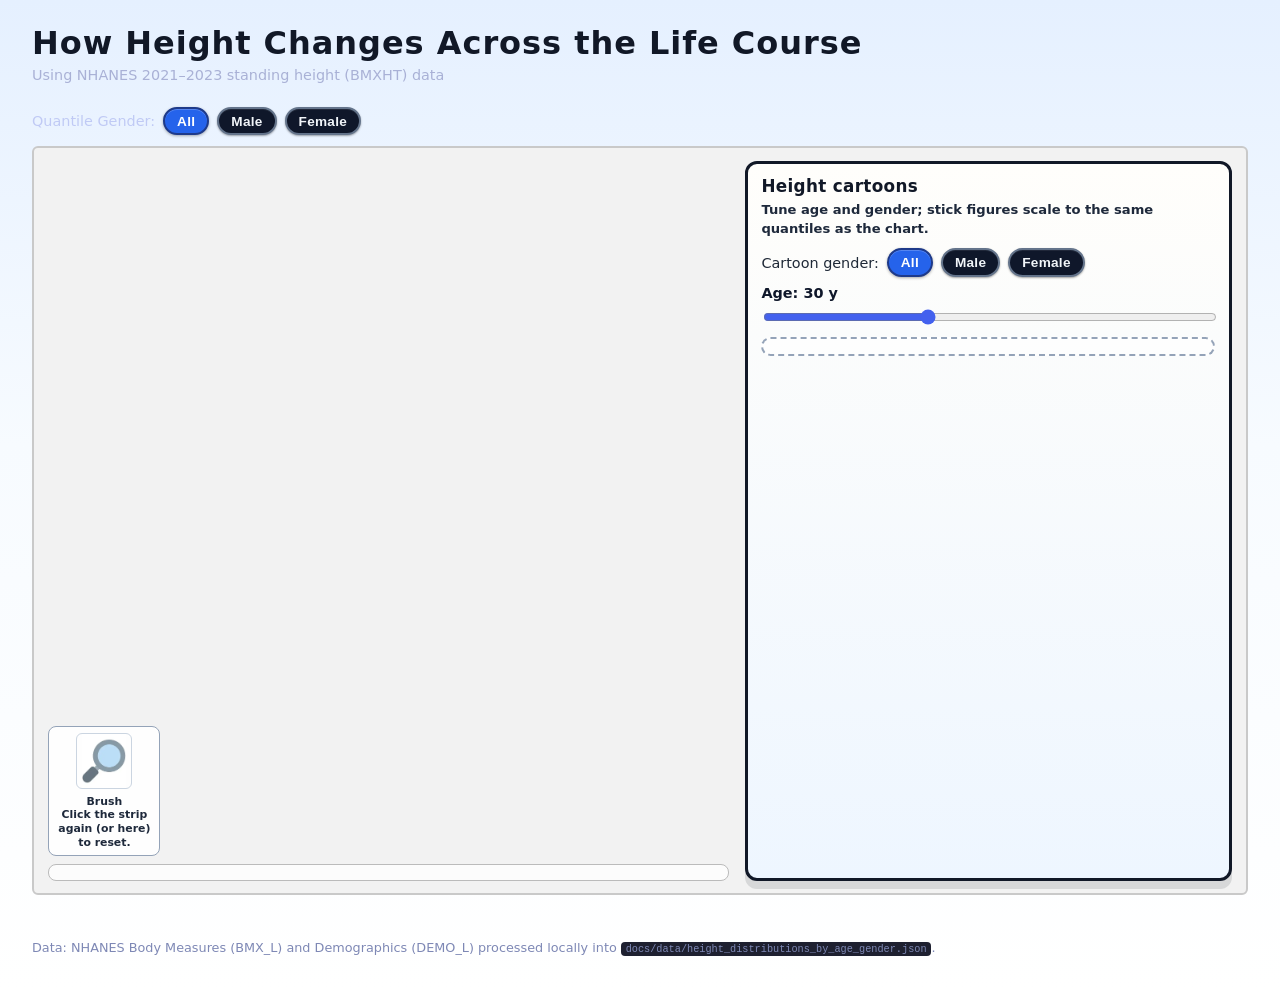
==== commit 31730121: "final version" ====
--- a/docs/index.html
+++ b/docs/index.html
@@ -11,7 +11,6 @@
     <h1>How Height Changes Across the Life Course</h1>
     <p class="subtitle">
       Using NHANES 2021–2023 standing height (BMXHT) data
-      <span class="note">(cross-sectional, not following the same people over time)</span>
     </p>
   </header>
   <main>
@@ -40,7 +39,7 @@
               </div>
               <svg id="quantile-context-chart" aria-label="Age brush for the chart above"></svg>
             </div>
-            <div id="quantile-chart-legend" class="quantile-legend-html" aria-label="Quantile line colors"></div>
+            <div id="quantile-chart-legend" class="quantile-legend-html" aria-label="Quantile height curves and legend"></div>
           </div>
           <aside id="quantile-sidebar" aria-label="Cartoon height preview">
             <h2 class="quantile-sidebar-title">Height cartoons</h2>
@@ -68,9 +67,6 @@
       Data: NHANES Body Measures (BMX_L) and Demographics (DEMO_L)
       processed locally into <code>docs/data/height_distributions_by_age_gender.json</code>.
     </p>
-    <p class="footer-extra">
-      <a href="stack.html">Open the stacked height distribution view</a> (separate page).
-    </p>
   </footer>
 
   <script src="main.js"></script>
--- a/docs/style.css
+++ b/docs/style.css
@@ -508,10 +508,10 @@
 
 .quantile-legend-html {
   display: flex;
-  flex-wrap: wrap;
-  gap: 6px 10px;
+  flex-direction: column;
+  gap: 0.45rem;
   margin-top: 0.5rem;
-  padding: 0.45rem 0.5rem;
+  padding: 0.45rem 0.55rem;
   background: rgba(255, 255, 255, 0.75);
   border-radius: 8px;
   border: 1px solid #bbb;
@@ -519,6 +519,21 @@
   font-weight: 800;
 }
 
+.quantile-legend-intro {
+  margin: 0;
+  font-size: 0.74rem;
+  font-weight: 600;
+  line-height: 1.35;
+  color: #1e293b;
+}
+
+.quantile-legend-items {
+  display: flex;
+  flex-wrap: wrap;
+  gap: 6px 10px;
+  align-items: center;
+}
+
 .quantile-legend-item {
   display: inline-flex;
   align-items: center;
@@ -531,6 +546,15 @@
   height: 8px;
   border-radius: 2px;
   border: 1px solid #111827;
+}
+
+#quantile-chart .quantile-line-label {
+  font-size: 11px;
+  font-weight: 800;
+  paint-order: stroke fill;
+  stroke: rgba(255, 255, 255, 0.92);
+  stroke-width: 3px;
+  pointer-events: none;
 }
 
 @media (max-width: 960px) {
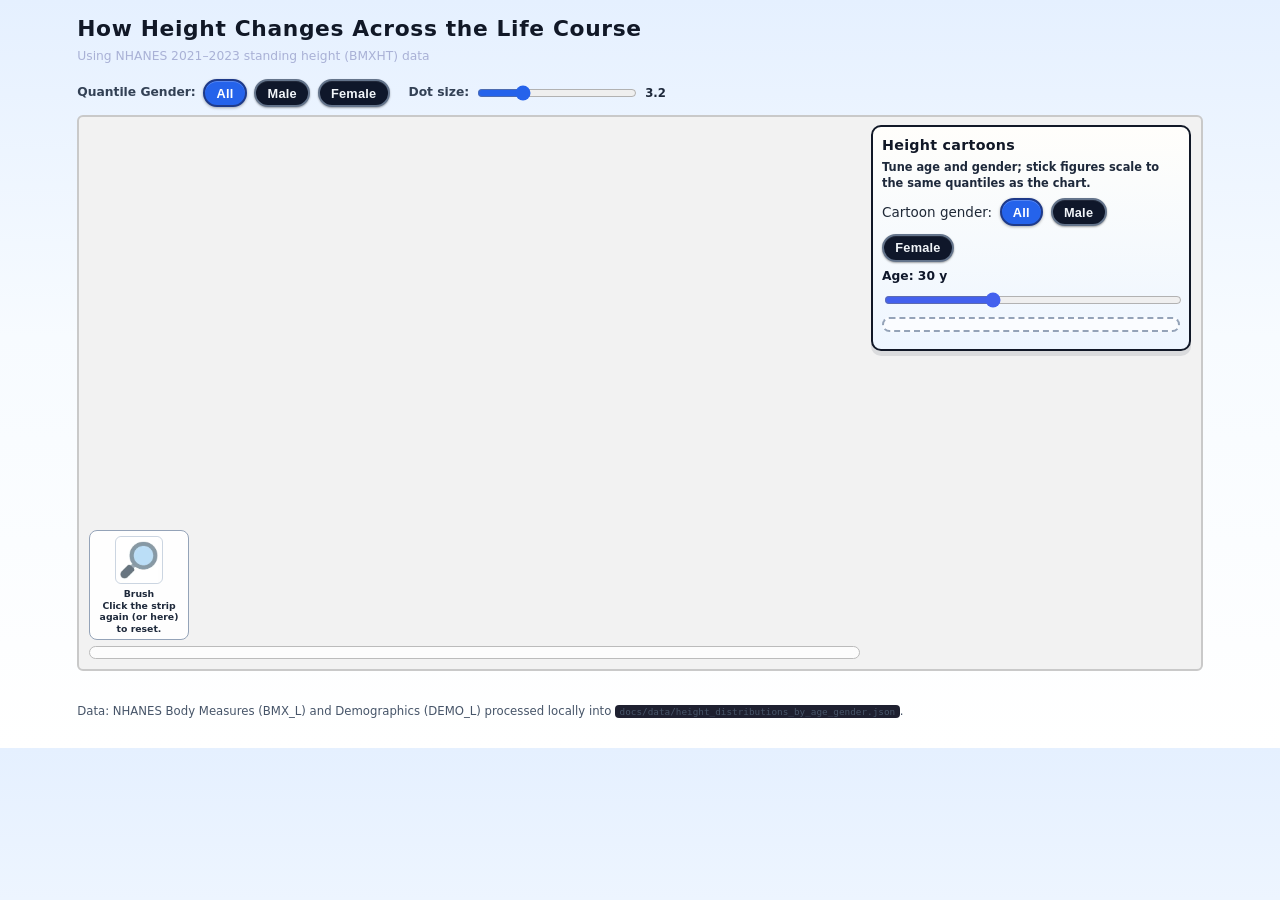
==== commit d8f9736c: "adjustable dot size, y axis auto zooming more obvious" ====
--- a/docs/index.html
+++ b/docs/index.html
@@ -2,6 +2,7 @@
 <html lang="en">
 <head>
   <meta charset="UTF-8" />
+  <meta name="viewport" content="width=device-width, initial-scale=1" />
   <title>Height Across the Life Course</title>
   <link rel="stylesheet" href="style.css" />
   <script src="https://d3js.org/d3.v7.min.js"></script>
@@ -15,11 +16,18 @@
   </header>
   <main>
     <section id="quantile-section">
-      <div class="control-group" id="quantile-controls">
-        <span class="control-label">Quantile Gender:</span>
-        <button class="gender-toggle quantile-gender-toggle active" data-quantile-gender="All">All</button>
-        <button class="gender-toggle quantile-gender-toggle" data-quantile-gender="Male">Male</button>
-        <button class="gender-toggle quantile-gender-toggle" data-quantile-gender="Female">Female</button>
+      <div class="quantile-controls-row">
+        <div class="control-group" id="quantile-controls">
+          <span class="control-label">Quantile Gender:</span>
+          <button class="gender-toggle quantile-gender-toggle active" data-quantile-gender="All">All</button>
+          <button class="gender-toggle quantile-gender-toggle" data-quantile-gender="Male">Male</button>
+          <button class="gender-toggle quantile-gender-toggle" data-quantile-gender="Female">Female</button>
+        </div>
+        <div class="control-group quantile-dot-size-wrap">
+          <label class="control-label" for="quantile-dot-size">Dot size:</label>
+          <input id="quantile-dot-size" type="range" min="1.5" max="8" step="0.1" value="3.2" aria-valuemin="1.5" aria-valuemax="8" />
+          <span id="quantile-dot-size-value" class="quantile-dot-size-value">3.2</span>
+        </div>
       </div>
       <div id="quantile-chart-card">
         <div id="quantile-layout">
--- a/docs/style.css
+++ b/docs/style.css
@@ -1,5 +1,10 @@
 * {
   box-sizing: border-box;
+}
+
+html {
+  font-size: 93.75%;
+  -webkit-text-size-adjust: 100%;
 }
 
 body {
@@ -7,22 +12,26 @@
   font-family: ui-rounded, "Arial Rounded MT Bold", system-ui, -apple-system, BlinkMacSystemFont, "Segoe UI", sans-serif;
   background: linear-gradient(180deg, #e5f0ff 0%, #f7fbff 45%, #ffffff 100%);
   color: #111827;
+  line-height: 1.45;
 }
 
 header {
-  padding: 1.5rem 2rem 0.75rem;
+  max-width: 1160px;
+  margin: 0 auto;
+  padding: 0.85rem 1.15rem 0.45rem;
 }
 
 h1 {
-  margin: 0 0 0.3rem;
+  margin: 0 0 0.25rem;
   font-weight: 650;
   letter-spacing: 0.03em;
+  font-size: clamp(1.28rem, 2.1vw, 1.45rem);
 }
 
 .subtitle {
   margin: 0;
   color: #a9b1d6;
-  font-size: 0.9rem;
+  font-size: 0.82rem;
 }
 
 .subtitle .note {
@@ -31,7 +40,17 @@
 }
 
 main {
-  padding: 0 2rem 2rem;
+  max-width: 1160px;
+  margin: 0 auto;
+  padding: 0 1.15rem 1.35rem;
+}
+
+footer {
+  max-width: 1160px;
+  margin: 0 auto;
+  padding: 0 1.15rem 1.1rem;
+  font-size: 0.78rem;
+  color: #475569;
 }
 
 #controls,
@@ -167,10 +186,47 @@
 }
 
 #quantile-section {
-  margin-top: 0.75rem;
+  margin-top: 0.45rem;
   display: flex;
   flex-direction: column;
-  gap: 0.65rem;
+  gap: 0.5rem;
+}
+
+.quantile-controls-row {
+  display: flex;
+  flex-wrap: wrap;
+  align-items: center;
+  gap: 0.65rem 1.25rem;
+}
+
+.quantile-dot-size-wrap {
+  gap: 0.4rem;
+}
+
+.quantile-dot-size-wrap .control-label {
+  white-space: nowrap;
+}
+
+#quantile-dot-size {
+  width: min(160px, 38vw);
+  vertical-align: middle;
+  accent-color: #2563eb;
+  cursor: pointer;
+}
+
+.quantile-dot-size-value {
+  font-size: 0.78rem;
+  font-weight: 800;
+  font-variant-numeric: tabular-nums;
+  color: #1e293b;
+  min-width: 2.25rem;
+}
+
+#quantile-controls .control-label,
+.quantile-dot-size-wrap .control-label {
+  color: #334155;
+  font-size: 0.82rem;
+  font-weight: 700;
 }
 
 .footer-extra {
@@ -191,48 +247,48 @@
   background: #f2f2f2;
   border: 2px solid #c9c9c9;
   border-radius: 6px;
-  padding: 0.8rem 0.9rem;
+  padding: 0.55rem 0.65rem 0.65rem;
 }
 
 #quantile-layout {
   display: flex;
   flex-direction: row;
-  align-items: stretch;
-  gap: 1rem;
-}
-
-/* Line chart (focus + context) : sidebar = 3 : 2 */
+  align-items: flex-start;
+  gap: 0.75rem;
+}
+
+/* Line chart gets more width; sidebar capped so 100% zoom matches a comfortable density */
 #quantile-chart-column {
-  flex: 3 1 0;
+  flex: 3.5 1 0;
   min-width: 0;
   display: flex;
   flex-direction: column;
 }
 
 #quantile-sidebar {
-  flex: 2 1 0;
-  min-width: 220px;
-  max-width: none;
+  flex: 1.55 1 0;
+  min-width: 200px;
+  max-width: 320px;
   background: linear-gradient(180deg, #fffefb 0%, #eef6ff 100%);
-  border: 3px solid #111827;
-  border-radius: 12px;
-  padding: 0.75rem 0.85rem 1rem;
-  box-shadow: 0 8px 0 rgba(17, 24, 39, 0.12);
+  border: 2px solid #111827;
+  border-radius: 10px;
+  padding: 0.55rem 0.6rem 0.7rem;
+  box-shadow: 0 5px 0 rgba(17, 24, 39, 0.1);
 }
 
 .quantile-sidebar-title {
-  margin: 0 0 0.35rem;
-  font-size: 1.05rem;
+  margin: 0 0 0.28rem;
+  font-size: 0.95rem;
   font-weight: 800;
   letter-spacing: 0.02em;
 }
 
 .quantile-sidebar-hint {
-  margin: 0 0 0.65rem;
-  font-size: 0.82rem;
+  margin: 0 0 0.5rem;
+  font-size: 0.76rem;
   font-weight: 600;
   color: #1e293b;
-  line-height: 1.4;
+  line-height: 1.35;
 }
 
 #quantile-sidebar .control-label.cartoon-label {
@@ -241,18 +297,18 @@
 
 .cartoon-controls {
   flex-wrap: wrap;
-  margin-bottom: 0.5rem;
+  margin-bottom: 0.4rem;
 }
 
 .cartoon-age-row {
   display: flex;
   flex-direction: column;
-  gap: 0.35rem;
-  margin-bottom: 0.65rem;
+  gap: 0.28rem;
+  margin-bottom: 0.45rem;
 }
 
 .cartoon-age-label {
-  font-size: 0.9rem;
+  font-size: 0.82rem;
   font-weight: 700;
   color: #0f172a;
 }
@@ -264,9 +320,9 @@
 }
 
 .cartoon-stage {
-  padding: 0.45rem 0.35rem 0.5rem;
+  padding: 0.35rem 0.28rem 0.4rem;
   background: rgba(255, 255, 255, 0.65);
-  border-radius: 10px;
+  border-radius: 8px;
   border: 2px dashed #94a3b8;
 }
 
@@ -277,7 +333,7 @@
 .cartoon-label-row,
 .cartoon-cm-row {
   display: grid;
-  grid-template-columns: 56px repeat(9, minmax(0, 1fr));
+  grid-template-columns: 52px repeat(9, minmax(0, 1fr));
   gap: 0 2px;
   align-items: center;
 }
@@ -338,7 +394,7 @@
   bottom: 0;
   z-index: 1;
   display: grid;
-  grid-template-columns: 56px repeat(9, minmax(0, 1fr));
+  grid-template-columns: 52px repeat(9, minmax(0, 1fr));
   gap: 0 2px;
   align-items: end;
   pointer-events: none;
@@ -443,7 +499,7 @@
 }
 
 .cartoon-figure-label {
-  font-size: 0.72rem;
+  font-size: 0.65rem;
   font-weight: 900;
   color: #0f172a;
   line-height: 1.1;
@@ -484,7 +540,7 @@
 }
 
 .cartoon-cm {
-  font-size: 0.68rem;
+  font-size: 0.62rem;
   font-weight: 900;
   color: #0f172a;
   text-align: center;
@@ -492,11 +548,11 @@
 }
 
 .cartoon-caption {
-  margin: 0.5rem 0 0;
-  font-size: 0.8rem;
+  margin: 0.4rem 0 0;
+  font-size: 0.72rem;
   font-weight: 600;
   color: #1e293b;
-  line-height: 1.45;
+  line-height: 1.4;
 }
 
 .cartoon-empty {
@@ -509,21 +565,21 @@
 .quantile-legend-html {
   display: flex;
   flex-direction: column;
-  gap: 0.45rem;
-  margin-top: 0.5rem;
-  padding: 0.45rem 0.55rem;
+  gap: 0.35rem;
+  margin-top: 0.4rem;
+  padding: 0.38rem 0.45rem;
   background: rgba(255, 255, 255, 0.75);
   border-radius: 8px;
   border: 1px solid #bbb;
-  font-size: 0.72rem;
+  font-size: 0.68rem;
   font-weight: 800;
 }
 
 .quantile-legend-intro {
   margin: 0;
-  font-size: 0.74rem;
+  font-size: 0.7rem;
   font-weight: 600;
-  line-height: 1.35;
+  line-height: 1.32;
   color: #1e293b;
 }
 
@@ -567,11 +623,15 @@
     flex: 1 1 auto;
     min-width: 0;
   }
+
+  #quantile-sidebar {
+    max-width: none;
+  }
 }
 
 #quantile-chart {
   width: 100%;
-  height: 560px;
+  height: 400px;
 }
 
 .quantile-context-wrap {
@@ -588,11 +648,11 @@
   flex-direction: column;
   align-items: center;
   justify-content: center;
-  gap: 0.35rem;
-  max-width: 112px;
-  padding: 0.35rem 0.4rem;
+  gap: 0.28rem;
+  max-width: 100px;
+  padding: 0.3rem 0.32rem;
   text-align: center;
-  font-size: 0.68rem;
+  font-size: 0.62rem;
   font-weight: 800;
   line-height: 1.25;
   color: #1e293b;
@@ -609,8 +669,8 @@
 }
 
 .quantile-brush-label-img {
-  width: 56px;
-  height: 56px;
+  width: 48px;
+  height: 48px;
   object-fit: contain;
   border-radius: 6px;
   border: 1px solid #cbd5e1;
@@ -624,7 +684,7 @@
   flex: 1 1 auto;
   min-width: 0;
   width: 100%;
-  height: 130px;
+  height: 92px;
   margin-top: 0;
 }
 
@@ -688,12 +748,6 @@
 
 .legend-label {
   color: #111827;
-}
-
-footer {
-  padding: 0 2rem 1.25rem;
-  font-size: 0.8rem;
-  color: #7e88b5;
 }
 
 code {
